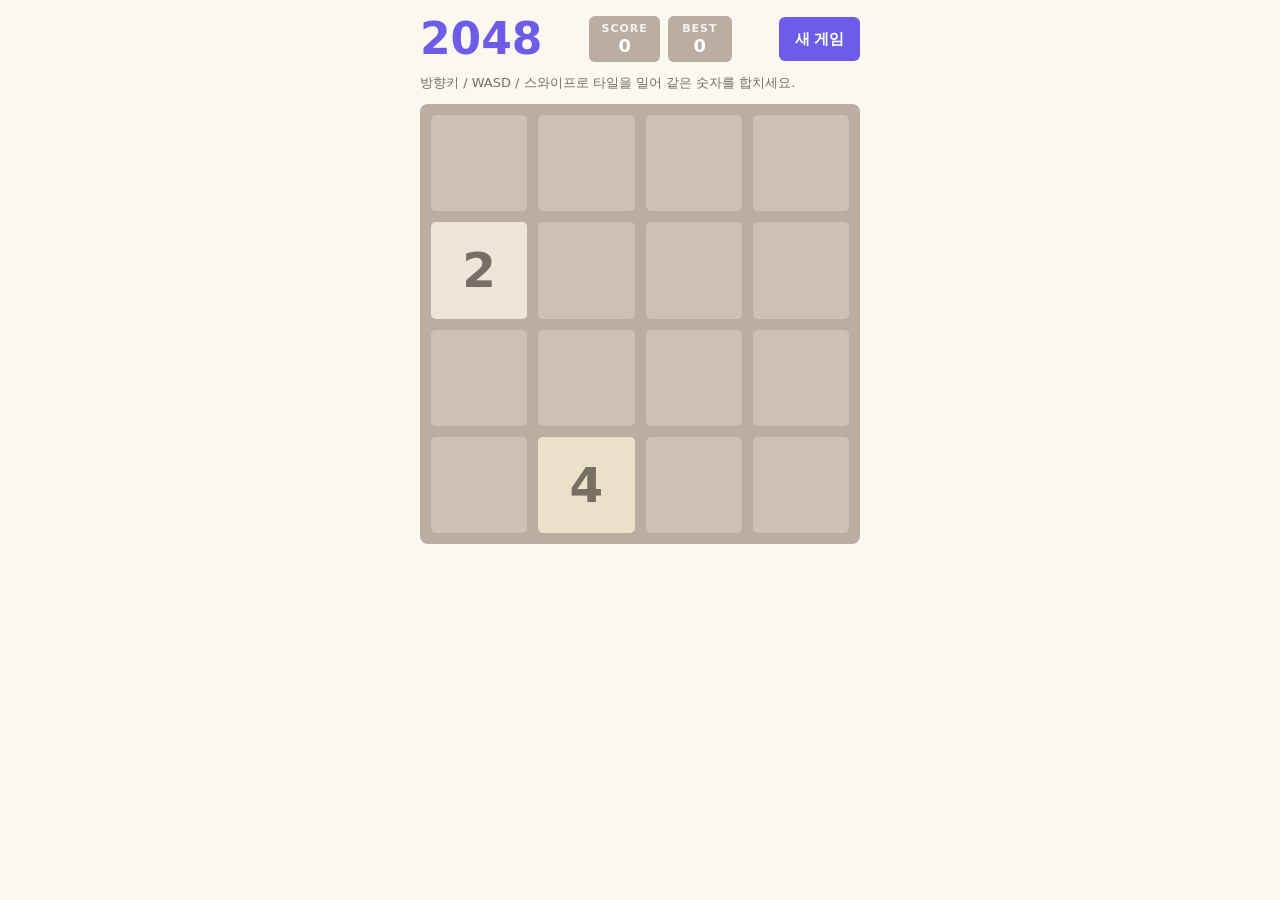
==== apps/2048/index.html @ 869c0760 "2048 미니 웹앱 추가 및 메인 페이지 카드 임베드 Co-Authored-By: Claude Sonnet 5.5 <noreply@anthropic.com>" ====
<!DOCTYPE html>
<html lang="ko">
<head>
<meta charset="UTF-8">
<meta name="viewport" content="width=device-width, initial-scale=1, viewport-fit=cover">
<title>2048</title>
<link rel="stylesheet" href="./style.css">
</head>
<body>
<main class="game">
  <header class="top">
    <h1>2048</h1>
    <div class="scores" aria-live="polite">
      <div class="score-box"><span class="label">SCORE</span><span id="score">0</span></div>
      <div class="score-box"><span class="label">BEST</span><span id="best">0</span></div>
    </div>
    <button id="new-game" class="btn" type="button">새 게임</button>
  </header>
  <p class="hint">방향키 / WASD / 스와이프로 타일을 밀어 같은 숫자를 합치세요.</p>
  <div class="board-wrap">
    <div id="board" class="board" role="grid" aria-label="2048 게임 보드">
      <div class="grid-bg" aria-hidden="true"></div>
      <div id="tiles" class="tiles"></div>
    </div>
    <div id="overlay" class="overlay" hidden>
      <p id="overlay-msg" class="overlay-msg"></p>
      <div class="overlay-actions">
        <button id="keep-going" class="btn" type="button" hidden>계속하기</button>
        <button id="overlay-new" class="btn" type="button">새 게임</button>
      </div>
    </div>
  </div>
</main>
<script src="./script.js"></script>
</body>
</html>
---- apps/2048/style.css ----
:root {
  --bg: #faf8ef;
  --fg: #776e65;
  --accent: #6c5ce7;
  --board-bg: #bbada0;
  --cell-bg: rgba(238, 228, 218, 0.35);
  --box-bg: #bbada0;
  --box-fg: #fff;
  --overlay-bg: rgba(238, 228, 218, 0.8);
  --size: min(92vw, 440px);
  --gap: calc(var(--size) * 0.025);
}
@media (prefers-color-scheme: dark) {
  :root {
    --bg: #1b1b22;
    --fg: #e6e1da;
    --board-bg: #3a3a47;
    --cell-bg: rgba(255, 255, 255, 0.08);
    --box-bg: #3a3a47;
    --overlay-bg: rgba(27, 27, 34, 0.82);
  }
}
* { box-sizing: border-box; }
html, body { margin: 0; }
body {
  background: var(--bg);
  color: var(--fg);
  font-family: system-ui, -apple-system, "Segoe UI", "Malgun Gothic", sans-serif;
  min-height: 100vh;
  overflow-x: hidden;
}
.game {
  width: var(--size);
  margin: 0 auto;
  padding: 16px 0 24px;
}
.top {
  display: flex;
  flex-wrap: wrap;
  align-items: center;
  gap: 10px;
  justify-content: space-between;
}
h1 {
  margin: 0;
  font-size: 44px;
  color: var(--accent);
  line-height: 1;
}
.scores { display: flex; gap: 8px; }
.score-box {
  background: var(--box-bg);
  color: var(--box-fg);
  border-radius: 6px;
  padding: 6px 12px;
  min-width: 64px;
  text-align: center;
  display: flex;
  flex-direction: column;
  font-weight: bold;
  font-size: 18px;
}
.score-box .label { font-size: 11px; opacity: 0.85; letter-spacing: 1px; }
.btn {
  background: var(--accent);
  color: #fff;
  border: 0;
  border-radius: 6px;
  min-height: 44px;
  min-width: 44px;
  padding: 0 16px;
  font-size: 15px;
  font-weight: bold;
  cursor: pointer;
}
.btn:hover { filter: brightness(1.1); }
.btn:focus-visible { outline: 3px solid var(--fg); outline-offset: 2px; }
.hint { font-size: 13px; margin: 12px 0; }

.board-wrap { position: relative; width: var(--size); height: var(--size); }
.board {
  position: relative;
  width: 100%;
  height: 100%;
  background: var(--board-bg);
  border-radius: 8px;
  padding: var(--gap);
  touch-action: none;
  user-select: none;
  -webkit-user-select: none;
}
.grid-bg, .tiles {
  position: absolute;
  inset: var(--gap);
}
.grid-bg {
  display: grid;
  grid-template-columns: repeat(4, 1fr);
  grid-template-rows: repeat(4, 1fr);
  gap: var(--gap);
}
.grid-bg i { background: var(--cell-bg); border-radius: 5px; }
.tile {
  position: absolute;
  width: calc((100% - 3 * var(--gap)) / 4);
  height: calc((100% - 3 * var(--gap)) / 4);
  display: flex;
  align-items: center;
  justify-content: center;
  border-radius: 5px;
  font-weight: bold;
  font-size: calc(var(--size) * 0.11);
  background: #3c3a32;
  color: #f9f6f2;
}
.tile.small { font-size: calc(var(--size) * 0.085); }
.tile.smaller { font-size: calc(var(--size) * 0.065); }
.tile[data-value="2"] { background: #eee4da; color: #776e65; }
.tile[data-value="4"] { background: #ede0c8; color: #776e65; }
.tile[data-value="8"] { background: #f2b179; }
.tile[data-value="16"] { background: #f59563; }
.tile[data-value="32"] { background: #f67c5f; }
.tile[data-value="64"] { background: #f65e3b; }
.tile[data-value="128"] { background: #edcf72; }
.tile[data-value="256"] { background: #edcc61; }
.tile[data-value="512"] { background: #edc850; }
.tile[data-value="1024"] { background: #edc53f; }
.tile[data-value="2048"] { background: #edc22e; box-shadow: 0 0 20px rgba(237, 194, 46, 0.7); }
.tile.new { animation: appear 120ms ease-out; }
.tile.merged { animation: pop 150ms ease-out; }
@keyframes appear { from { transform: scale(0); } to { transform: scale(1); } }
@keyframes pop { 0% { transform: scale(1.15); } 100% { transform: scale(1); } }

.overlay {
  position: absolute;
  inset: 0;
  background: var(--overlay-bg);
  border-radius: 8px;
  display: flex;
  flex-direction: column;
  align-items: center;
  justify-content: center;
  gap: 16px;
  z-index: 5;
}
.overlay[hidden] { display: none; }
.overlay-msg { margin: 0; font-size: 36px; font-weight: bold; }
.overlay-actions { display: flex; gap: 10px; }
.overlay-actions [hidden] { display: none; }

@media (max-width: 400px) {
  h1 { font-size: 36px; }
  .score-box { min-width: 56px; padding: 4px 8px; font-size: 16px; }
}
@media (prefers-reduced-motion: reduce) {
  .tile.new, .tile.merged { animation: none; }
}
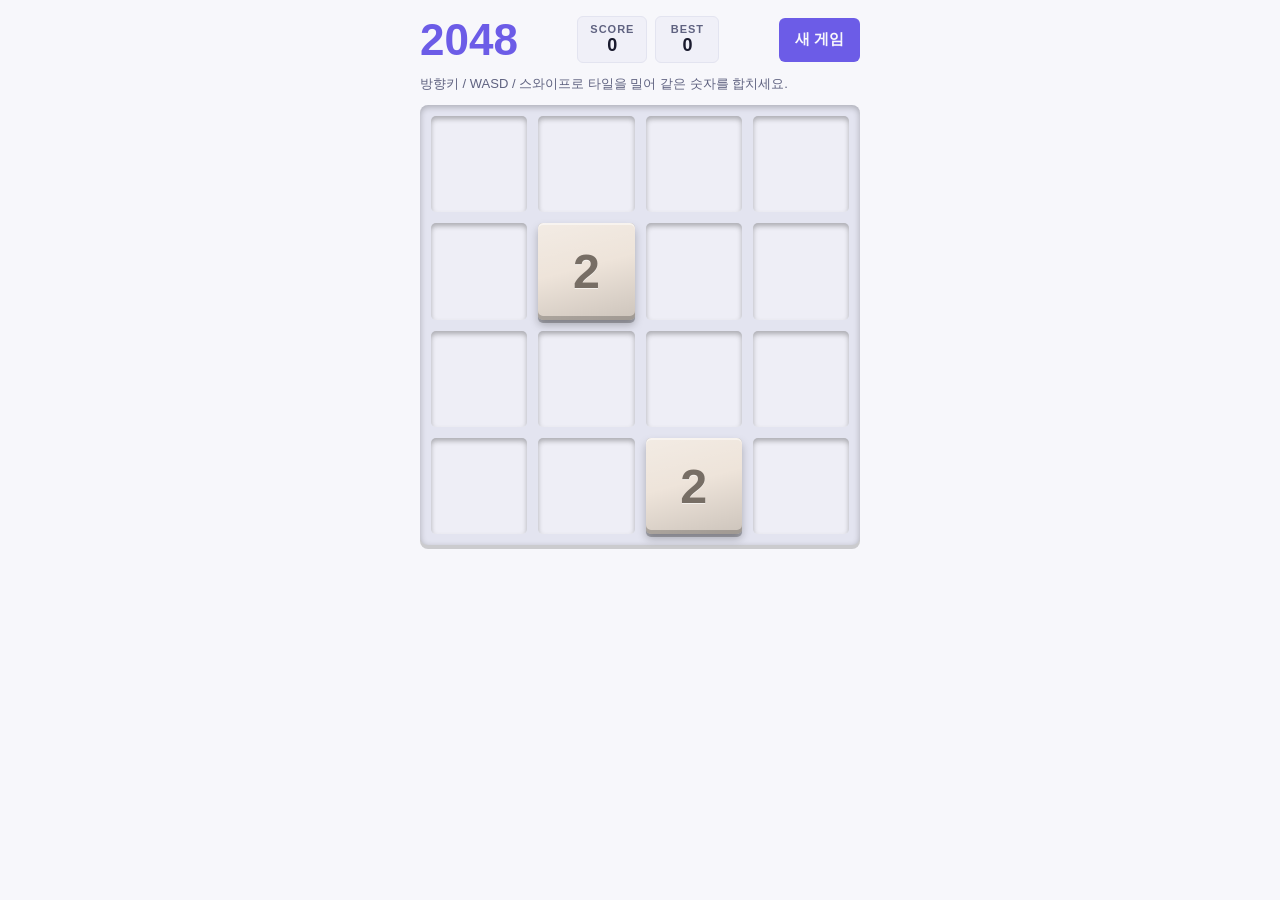
==== commit b6d5c70b: "웹앱이 블로그 색상 변수와 다크모드를 따르고 사용법 안내를 갖도록 수정 - 2048, 도트 아트 에디터가 css/style.css의 CSS 변수를 참조 - 블로그의 data-the" ====
--- a/apps/2048/index.html
+++ b/apps/2048/index.html
@@ -4,6 +4,25 @@
 <meta charset="UTF-8">
 <meta name="viewport" content="width=device-width, initial-scale=1, viewport-fit=cover">
 <title>2048</title>
+<script>
+  // 블로그와 같은 방식으로 테마를 정한다 (첫 페인트 전에 적용)
+  (function () {
+    function pick() {
+      var t = null;
+      try { t = localStorage.getItem('theme'); } catch (e) {}
+      if (t !== 'light' && t !== 'dark') {
+        t = window.matchMedia('(prefers-color-scheme: dark)').matches ? 'dark' : 'light';
+      }
+      return t;
+    }
+    document.documentElement.dataset.theme = pick();
+    // 블로그(iframe 부모)에서 테마를 바꾸면 따라간다
+    window.addEventListener('storage', function (e) {
+      if (e.key === 'theme' || e.key === null) document.documentElement.dataset.theme = pick();
+    });
+  })();
+</script>
+<link rel="stylesheet" href="../../css/style.css">
 <link rel="stylesheet" href="./style.css">
 </head>
 <body>
--- a/css/style.css
+++ b/css/style.css
@@ -0,0 +1,606 @@
+:root {
+  --bg: #f7f7fb;
+  --surface: #ffffff;
+  --surface-2: #f0f0f8;
+  --text: #1a1b2e;
+  --text-muted: #5f6280;
+  --border: #e3e4f0;
+  --accent: #6c5ce7;
+  --accent-2: #ec4899;
+  --accent-soft: rgba(108, 92, 231, 0.12);
+  --code-bg: #14152a;
+  --code-text: #e8e9ff;
+  --inline-code-bg: rgba(108, 92, 231, 0.1);
+  --shadow: 0 1px 2px rgba(26, 27, 46, 0.06), 0 8px 24px rgba(26, 27, 46, 0.06);
+  --shadow-hover: 0 4px 8px rgba(108, 92, 231, 0.12), 0 20px 40px rgba(108, 92, 231, 0.18);
+  --radius: 18px;
+  --radius-sm: 10px;
+  --font: 'Pretendard Variable', Pretendard, -apple-system, BlinkMacSystemFont, 'Segoe UI', 'Noto Sans KR', sans-serif;
+  --mono: ui-monospace, 'Cascadia Code', 'D2Coding', Consolas, monospace;
+  --header-h: 64px;
+  color-scheme: light;
+}
+
+[data-theme='dark'] {
+  --bg: #0d0f1a;
+  --surface: #161829;
+  --surface-2: #1d2036;
+  --text: #ecedff;
+  --text-muted: #a0a4c8;
+  --border: #2a2d4a;
+  --accent: #a29bfe;
+  --accent-2: #f472b6;
+  --accent-soft: rgba(162, 155, 254, 0.16);
+  --code-bg: #0a0b16;
+  --code-text: #e8e9ff;
+  --inline-code-bg: rgba(162, 155, 254, 0.16);
+  --shadow: 0 1px 2px rgba(0, 0, 0, 0.4), 0 8px 24px rgba(0, 0, 0, 0.3);
+  --shadow-hover: 0 4px 8px rgba(0, 0, 0, 0.4), 0 20px 40px rgba(162, 155, 254, 0.18);
+  color-scheme: dark;
+}
+
+*, *::before, *::after { box-sizing: border-box; }
+
+html { -webkit-text-size-adjust: 100%; }
+
+body {
+  margin: 0;
+  background: var(--bg);
+  color: var(--text);
+  font-family: var(--font);
+  line-height: 1.7;
+  transition: background-color 0.3s, color 0.3s;
+  min-height: 100vh;
+  display: flex;
+  flex-direction: column;
+  overflow-x: hidden;
+}
+
+a { color: var(--accent); }
+img { max-width: 100%; height: auto; }
+button { font: inherit; color: inherit; }
+
+:focus-visible {
+  outline: 3px solid var(--accent);
+  outline-offset: 2px;
+  border-radius: 6px;
+}
+
+.container {
+  width: 100%;
+  max-width: 1100px;
+  margin: 0 auto;
+  padding: 0 20px;
+}
+
+main.container { flex: 1; padding-bottom: 64px; outline: none; }
+
+/* 읽기 진행바 */
+.progress {
+  position: fixed;
+  inset: 0 0 auto 0;
+  height: 3px;
+  background: linear-gradient(90deg, var(--accent), var(--accent-2));
+  transform: scaleX(0);
+  transform-origin: left;
+  z-index: 30;
+}
+
+/* 헤더 */
+.site-header {
+  position: sticky;
+  top: 0;
+  z-index: 20;
+  height: var(--header-h);
+  background: color-mix(in srgb, var(--bg) 80%, transparent);
+  backdrop-filter: blur(14px);
+  -webkit-backdrop-filter: blur(14px);
+  border-bottom: 1px solid var(--border);
+}
+
+.site-header__inner {
+  height: 100%;
+  display: flex;
+  align-items: center;
+  justify-content: space-between;
+}
+
+.brand {
+  display: inline-flex;
+  align-items: center;
+  gap: 10px;
+  text-decoration: none;
+  color: var(--text);
+  font-weight: 800;
+  font-size: 1.2rem;
+  letter-spacing: -0.02em;
+  min-height: 44px;
+}
+
+.brand__mark {
+  display: grid;
+  place-items: center;
+  width: 32px;
+  height: 32px;
+  border-radius: 10px;
+  color: #fff;
+  font-size: 1rem;
+  background: linear-gradient(135deg, var(--accent), var(--accent-2));
+}
+
+.theme-toggle {
+  width: 44px;
+  height: 44px;
+  display: grid;
+  place-items: center;
+  border: 1px solid var(--border);
+  background: var(--surface);
+  border-radius: 50%;
+  cursor: pointer;
+  transition: transform 0.25s, border-color 0.2s;
+}
+
+.theme-toggle:hover { transform: rotate(18deg) scale(1.06); border-color: var(--accent); }
+
+.icon--moon { display: none; }
+[data-theme='dark'] .icon--sun { display: none; }
+[data-theme='dark'] .icon--moon { display: block; }
+
+/* 히어로 */
+.hero {
+  position: relative;
+  margin: 28px 0 32px;
+  padding: 56px 24px;
+  border-radius: 28px;
+  text-align: center;
+  overflow: hidden;
+  background: var(--surface);
+  border: 1px solid var(--border);
+  isolation: isolate;
+}
+
+.hero::before,
+.hero::after {
+  content: '';
+  position: absolute;
+  z-index: -1;
+  width: 360px;
+  height: 360px;
+  border-radius: 50%;
+  filter: blur(70px);
+  opacity: 0.45;
+  animation: float 14s ease-in-out infinite alternate;
+}
+
+.hero::before { background: var(--accent); top: -140px; left: -80px; }
+.hero::after { background: var(--accent-2); bottom: -160px; right: -80px; animation-delay: -7s; }
+
+@keyframes float {
+  to { transform: translate(60px, 40px) scale(1.15); }
+}
+
+.hero__eyebrow {
+  margin: 0 0 12px;
+  font-size: 0.8rem;
+  font-weight: 700;
+  letter-spacing: 0.18em;
+  text-transform: uppercase;
+  color: var(--accent);
+}
+
+.hero__title {
+  margin: 0;
+  font-size: clamp(2rem, 7vw, 3.6rem);
+  line-height: 1.2;
+  letter-spacing: -0.03em;
+  font-weight: 800;
+}
+
+/* 다크모드에서 흰색으로 보이던 제목 글자를 노란색으로 */
+[data-theme='dark'] .hero__title { color: #ffd43b; }
+
+.gradient-text {
+  background: linear-gradient(90deg, var(--accent), var(--accent-2), var(--accent));
+  background-size: 200% auto;
+  -webkit-background-clip: text;
+  background-clip: text;
+  -webkit-text-fill-color: transparent;
+  animation: shine 6s linear infinite, blink 1.6s ease-in-out infinite;
+}
+
+@keyframes shine { to { background-position: 200% center; } }
+
+@keyframes blink {
+  0%, 100% { opacity: 1; }
+  50% { opacity: 0.25; }
+}
+
+.hero__lead {
+  margin: 16px auto 0;
+  max-width: 34em;
+  color: var(--text-muted);
+  font-size: clamp(1rem, 2.6vw, 1.15rem);
+}
+
+.hero__lead code { font-family: var(--mono); background: var(--inline-code-bg); padding: 2px 8px; border-radius: 6px; }
+
+/* 검색 · 태그 필터 */
+.toolbar { display: flex; flex-direction: column; gap: 14px; margin-bottom: 24px; }
+
+.search {
+  width: 100%;
+  min-height: 48px;
+  padding: 0 18px;
+  font: inherit;
+  color: var(--text);
+  background: var(--surface);
+  border: 1px solid var(--border);
+  border-radius: 999px;
+  transition: border-color 0.2s, box-shadow 0.2s;
+}
+
+.search:focus { outline: none; border-color: var(--accent); box-shadow: 0 0 0 4px var(--accent-soft); }
+
+.chips { display: flex; flex-wrap: wrap; gap: 8px; }
+
+.chip {
+  min-height: 44px;
+  padding: 0 18px;
+  border: 1px solid var(--border);
+  background: var(--surface);
+  border-radius: 999px;
+  cursor: pointer;
+  font-size: 0.92rem;
+  transition: all 0.2s;
+}
+
+.chip:hover { border-color: var(--accent); color: var(--accent); }
+
+.chip[aria-pressed='true'] {
+  color: #fff;
+  border-color: transparent;
+  background: linear-gradient(135deg, var(--accent), var(--accent-2));
+}
+
+/* 글 카드 */
+.grid { display: grid; gap: 22px; grid-template-columns: 1fr; }
+
+.post-card {
+  display: flex;
+  flex-direction: column;
+  overflow: hidden;
+  text-decoration: none;
+  color: inherit;
+  background: var(--surface);
+  border: 1px solid var(--border);
+  border-radius: var(--radius);
+  box-shadow: var(--shadow);
+  transition: transform 0.3s cubic-bezier(0.2, 0.8, 0.2, 1), box-shadow 0.3s;
+}
+
+.grid .post-card { animation: blink 2.4s ease-in-out infinite; }
+
+/* 읽거나 누르려 할 때는 깜빡임을 멈춘다 */
+.grid .post-card:hover,
+.grid .post-card:focus-visible { animation: none; }
+
+.post-card:hover { transform: translateY(-6px); box-shadow: var(--shadow-hover); }
+
+.post-card__cover {
+  display: grid;
+  place-items: center;
+  height: 140px;
+  font-size: 3.4rem;
+  transition: transform 0.4s;
+}
+
+.post-card:hover .post-card__cover { transform: scale(1.04); }
+.post-card__cover { overflow: hidden; }
+
+.post-card__body { display: flex; flex-direction: column; flex: 1; padding: 20px 22px 22px; }
+
+.post-card__tags { display: flex; flex-wrap: wrap; gap: 6px; }
+
+.tag {
+  padding: 2px 10px;
+  font-size: 0.78rem;
+  font-weight: 600;
+  color: var(--accent);
+  background: var(--accent-soft);
+  border-radius: 999px;
+}
+
+.post-card__title { margin: 12px 0 8px; font-size: 1.25rem; line-height: 1.4; letter-spacing: -0.02em; }
+
+.post-card__summary {
+  flex: 1;
+  margin: 0 0 16px;
+  color: var(--text-muted);
+  font-size: 0.95rem;
+  display: -webkit-box;
+  -webkit-line-clamp: 3;
+  line-clamp: 3;
+  -webkit-box-orient: vertical;
+  overflow: hidden;
+}
+
+.post-card__date { font-size: 0.85rem; color: var(--text-muted); }
+
+.empty { grid-column: 1 / -1; text-align: center; color: var(--text-muted); padding: 40px 0; }
+
+/* 글 상세 */
+.post { max-width: 720px; margin: 0 auto; padding-top: 28px; }
+
+.back {
+  display: inline-flex;
+  align-items: center;
+  min-height: 44px;
+  text-decoration: none;
+  font-weight: 600;
+}
+
+.back:hover { text-decoration: underline; }
+
+.post__header { margin: 8px 0 32px; padding-bottom: 28px; border-bottom: 1px solid var(--border); }
+
+.post__title {
+  margin: 14px 0 12px;
+  font-size: clamp(1.8rem, 5.5vw, 2.7rem);
+  line-height: 1.25;
+  letter-spacing: -0.03em;
+  font-weight: 800;
+  word-break: keep-all;
+}
+
+.post__meta { margin: 0; color: var(--text-muted); font-size: 0.92rem; }
+
+.prose { font-size: 1.05rem; overflow-wrap: break-word; }
+.prose > :first-child { margin-top: 0; }
+
+.prose h1, .prose h2, .prose h3, .prose h4 {
+  line-height: 1.35;
+  letter-spacing: -0.02em;
+  margin: 2.2em 0 0.7em;
+  scroll-margin-top: calc(var(--header-h) + 16px);
+}
+
+.prose h2 { font-size: 1.6rem; padding-bottom: 0.3em; border-bottom: 2px solid var(--accent-soft); }
+.prose h3 { font-size: 1.3rem; }
+.prose p { margin: 1em 0; }
+.prose ul, .prose ol { padding-left: 1.5em; margin: 1em 0; }
+.prose li { margin: 0.3em 0; }
+.prose li > ul, .prose li > ol { margin: 0.3em 0; }
+.prose li.task { list-style: none; margin-left: -1.2em; }
+.prose li.task input { margin-right: 6px; accent-color: var(--accent); }
+
+.prose a { text-underline-offset: 3px; text-decoration-thickness: 1px; }
+.prose a:hover { text-decoration-thickness: 2px; }
+
+.prose img { border-radius: var(--radius-sm); display: block; margin: 1.5em auto; }
+
+.prose hr {
+  border: 0;
+  height: 3px;
+  margin: 2.5em auto;
+  width: 80px;
+  border-radius: 3px;
+  background: linear-gradient(90deg, var(--accent), var(--accent-2));
+}
+
+.prose blockquote {
+  margin: 1.5em 0;
+  padding: 4px 20px;
+  color: var(--text-muted);
+  background: var(--accent-soft);
+  border-left: 4px solid var(--accent);
+  border-radius: 0 var(--radius-sm) var(--radius-sm) 0;
+}
+
+.prose :not(pre) > code {
+  font-family: var(--mono);
+  font-size: 0.88em;
+  padding: 0.15em 0.45em;
+  color: var(--accent);
+  background: var(--inline-code-bg);
+  border-radius: 6px;
+  word-break: break-word;
+}
+
+.prose pre {
+  position: relative;
+  margin: 1.5em 0;
+  padding: 20px;
+  overflow-x: auto;
+  background: var(--code-bg);
+  color: var(--code-text);
+  border: 1px solid var(--border);
+  border-radius: var(--radius-sm);
+  font-size: 0.9rem;
+  line-height: 1.6;
+}
+
+.prose pre[data-lang]::before {
+  content: attr(data-lang);
+  position: absolute;
+  top: 8px;
+  left: 14px;
+  font-size: 0.7rem;
+  letter-spacing: 0.08em;
+  text-transform: uppercase;
+  color: #8b8fb8;
+}
+
+.prose pre[data-lang] { padding-top: 34px; }
+.prose pre code { font-family: var(--mono); background: none; padding: 0; color: inherit; }
+
+.copy-btn {
+  position: absolute;
+  top: 6px;
+  right: 8px;
+  min-height: 32px;
+  padding: 0 12px;
+  font-size: 0.75rem;
+  color: #c9cbf0;
+  background: rgba(255, 255, 255, 0.08);
+  border: 1px solid rgba(255, 255, 255, 0.14);
+  border-radius: 8px;
+  cursor: pointer;
+}
+
+.copy-btn:hover { background: rgba(255, 255, 255, 0.16); }
+
+.table-wrap { overflow-x: auto; margin: 1.5em 0; border: 1px solid var(--border); border-radius: var(--radius-sm); }
+.prose table { width: 100%; border-collapse: collapse; font-size: 0.95rem; }
+.prose th, .prose td { padding: 10px 16px; text-align: left; border-bottom: 1px solid var(--border); white-space: nowrap; }
+.prose th { background: var(--surface-2); font-weight: 700; }
+.prose tr:last-child td { border-bottom: 0; }
+
+/* 이전/다음 글 */
+.pager { display: grid; gap: 14px; margin-top: 56px; grid-template-columns: 1fr; }
+
+.pager__link {
+  display: flex;
+  flex-direction: column;
+  gap: 4px;
+  padding: 16px 20px;
+  text-decoration: none;
+  color: var(--text);
+  background: var(--surface);
+  border: 1px solid var(--border);
+  border-radius: var(--radius-sm);
+  transition: border-color 0.2s, transform 0.2s;
+}
+
+.pager__link:hover { border-color: var(--accent); transform: translateY(-2px); }
+.pager__link span { font-size: 0.8rem; color: var(--text-muted); }
+
+/* 헤더 메뉴 */
+.site-nav { margin-left: auto; margin-right: 12px; }
+
+.site-nav__link {
+  display: inline-flex;
+  align-items: center;
+  min-height: 44px;
+  padding: 0 16px;
+  font-weight: 700;
+  font-size: 0.95rem;
+  text-decoration: none;
+  color: var(--text);
+  border-radius: 999px;
+  transition: background-color 0.2s, color 0.2s;
+}
+
+.site-nav { display: flex; gap: 2px; }
+.site-nav__link:hover,
+.site-nav__link[aria-current='page'] { background: var(--accent-soft); color: var(--accent); }
+
+.toolbar { scroll-margin-top: calc(var(--header-h) + 12px); }
+
+/* 좁은 화면에서는 로고 글자를 숨기고 메뉴 간격을 줄인다 */
+@media (max-width: 479px) {
+  .brand__name { display: none; }
+  .site-nav { margin-right: 4px; }
+  .site-nav__link { padding: 0 10px; font-size: 0.85rem; }
+}
+
+/* 글쓰기 */
+.write { padding-top: 28px; }
+.write__title { margin: 8px 0 8px; font-size: clamp(1.8rem, 5.5vw, 2.4rem); letter-spacing: -0.03em; }
+.write__lead { margin: 0 0 28px; color: var(--text-muted); }
+.write__lead code, .write__help code { font-family: var(--mono); background: var(--inline-code-bg); padding: 2px 6px; border-radius: 6px; font-size: 0.9em; }
+
+.write__layout { display: grid; gap: 24px; grid-template-columns: minmax(0, 1fr); }
+
+.write__form { display: flex; flex-direction: column; gap: 16px; }
+
+.field { display: flex; flex-direction: column; gap: 6px; font-size: 0.88rem; font-weight: 600; color: var(--text-muted); }
+.field small { font-weight: 400; }
+.field-row { display: grid; grid-template-columns: 1fr 96px; gap: 12px; }
+
+.field input, .field textarea {
+  width: 100%;
+  min-height: 46px;
+  padding: 10px 14px;
+  font: inherit;
+  font-weight: 400;
+  color: var(--text);
+  background: var(--surface);
+  border: 1px solid var(--border);
+  border-radius: var(--radius-sm);
+  transition: border-color 0.2s, box-shadow 0.2s;
+}
+
+.field textarea { resize: vertical; font-family: var(--mono); font-size: 0.92rem; line-height: 1.6; }
+.field input:focus, .field textarea:focus { outline: none; border-color: var(--accent); box-shadow: 0 0 0 4px var(--accent-soft); }
+
+.write__preview {
+  min-width: 0;
+  padding: 20px 22px;
+  background: var(--surface);
+  border: 1px solid var(--border);
+  border-radius: var(--radius);
+}
+
+.write__preview-title { margin: 0 0 12px; font-size: 0.8rem; letter-spacing: 0.14em; text-transform: uppercase; color: var(--accent); }
+.write__placeholder { color: var(--text-muted); }
+
+.write__actions { display: flex; flex-wrap: wrap; gap: 10px; margin-top: 24px; }
+
+.btn {
+  min-height: 46px;
+  padding: 0 22px;
+  font-weight: 700;
+  color: var(--text);
+  background: var(--surface);
+  border: 1px solid var(--border);
+  border-radius: 999px;
+  cursor: pointer;
+  transition: transform 0.2s, border-color 0.2s;
+}
+
+.btn:hover { transform: translateY(-2px); border-color: var(--accent); }
+.btn--primary { color: #fff; border-color: transparent; background: linear-gradient(135deg, var(--accent), var(--accent-2)); }
+.btn--ghost { background: transparent; color: var(--text-muted); }
+
+.write__status { min-height: 1.7em; margin: 12px 0 0; color: var(--accent); font-weight: 600; }
+
+.write__help { margin-top: 12px; color: var(--text-muted); }
+.write__help summary { cursor: pointer; min-height: 44px; display: flex; align-items: center; font-weight: 600; }
+.write__help pre { overflow-x: auto; padding: 14px 16px; background: var(--code-bg); color: var(--code-text); border-radius: var(--radius-sm); font-family: var(--mono); font-size: 0.85rem; }
+
+@media (min-width: 900px) {
+  .write__layout { grid-template-columns: minmax(0, 1fr) minmax(0, 1fr); align-items: start; }
+  .write__preview { position: sticky; top: calc(var(--header-h) + 16px); max-height: calc(100vh - var(--header-h) - 48px); overflow-y: auto; }
+}
+
+/* 푸터 */
+.site-footer { padding: 28px 0; border-top: 1px solid var(--border); color: var(--text-muted); font-size: 0.88rem; text-align: center; }
+
+/* 태블릿 이상 */
+@media (min-width: 720px) {
+  .container { padding: 0 32px; }
+  .hero { padding: 88px 40px; margin-top: 40px; }
+  .toolbar { flex-direction: row; align-items: center; justify-content: space-between; }
+  .search { max-width: 280px; }
+  .grid { grid-template-columns: repeat(2, 1fr); }
+  .pager { grid-template-columns: 1fr 1fr; }
+  .pager__link:last-child { text-align: right; }
+}
+
+@media (min-width: 1100px) {
+  .grid { grid-template-columns: repeat(3, 1fr); }
+}
+
+@media (prefers-reduced-motion: reduce) {
+  *, *::before, *::after { animation: none !important; transition: none !important; }
+}
+
+/* 미니 웹앱 카드 */
+.apps { margin: 0 0 40px; }
+.apps__title { font-size: 1.3rem; margin: 0 0 16px; }
+.app-card__preview { position: relative; aspect-ratio: 1 / 1; overflow: hidden; background: var(--surface, #eee); }
+.app-card__preview iframe {
+  position: absolute; top: 0; left: 0; width: 200%; height: 200%;
+  border: 0; pointer-events: none; transform: scale(0.5); transform-origin: top left;
+}
+.grid .app-card { animation: none; }
--- a/apps/2048/style.css
+++ b/apps/2048/style.css
@@ -1,31 +1,17 @@
+/* 색은 블로그 css/style.css의 변수(--bg, --surface-2, --text, --accent 등)를 따른다.
+   앱 고유의 비색상 변수만 여기서 정의한다. */
 :root {
-  --bg: #faf8ef;
-  --fg: #776e65;
-  --accent: #6c5ce7;
-  --board-bg: #bbada0;
-  --cell-bg: rgba(238, 228, 218, 0.35);
-  --box-bg: #bbada0;
-  --box-fg: #fff;
-  --overlay-bg: rgba(238, 228, 218, 0.8);
   --size: min(92vw, 440px);
   --gap: calc(var(--size) * 0.025);
-}
-@media (prefers-color-scheme: dark) {
-  :root {
-    --bg: #1b1b22;
-    --fg: #e6e1da;
-    --board-bg: #3a3a47;
-    --cell-bg: rgba(255, 255, 255, 0.08);
-    --box-bg: #3a3a47;
-    --overlay-bg: rgba(27, 27, 34, 0.82);
-  }
 }
 * { box-sizing: border-box; }
 html, body { margin: 0; }
 body {
+  display: block; /* 블로그 body의 flex 레이아웃 해제 */
   background: var(--bg);
-  color: var(--fg);
-  font-family: system-ui, -apple-system, "Segoe UI", "Malgun Gothic", sans-serif;
+  color: var(--text);
+  font-family: var(--font);
+  line-height: normal;
   min-height: 100vh;
   overflow-x: hidden;
 }
@@ -49,8 +35,9 @@
 }
 .scores { display: flex; gap: 8px; }
 .score-box {
-  background: var(--box-bg);
-  color: var(--box-fg);
+  background: var(--surface-2);
+  color: var(--text);
+  border: 1px solid var(--border);
   border-radius: 6px;
   padding: 6px 12px;
   min-width: 64px;
@@ -60,12 +47,14 @@
   font-weight: bold;
   font-size: 18px;
 }
-.score-box .label { font-size: 11px; opacity: 0.85; letter-spacing: 1px; }
+.score-box .label { font-size: 11px; color: var(--text-muted); letter-spacing: 1px; }
+/* 블로그 .btn(둥근 알약, hover 이동)을 앱 스타일로 덮어쓴다 */
 .btn {
   background: var(--accent);
-  color: #fff;
+  color: var(--bg);
   border: 0;
   border-radius: 6px;
+  transform: none;
   min-height: 44px;
   min-width: 44px;
   padding: 0 16px;
@@ -73,18 +62,19 @@
   font-weight: bold;
   cursor: pointer;
 }
-.btn:hover { filter: brightness(1.1); }
-.btn:focus-visible { outline: 3px solid var(--fg); outline-offset: 2px; }
-.hint { font-size: 13px; margin: 12px 0; }
+.btn:hover { filter: brightness(1.1); transform: none; border-color: transparent; }
+.btn:focus-visible { outline: 3px solid var(--text); outline-offset: 2px; }
+.hint { font-size: 13px; margin: 12px 0; color: var(--text-muted); }
 
 .board-wrap { position: relative; width: var(--size); height: var(--size); }
 .board {
   position: relative;
   width: 100%;
   height: 100%;
-  background: var(--board-bg);
+  background: var(--border);
   border-radius: 8px;
   padding: var(--gap);
+  box-shadow: inset 0 2px 6px rgba(0, 0, 0, 0.25), 0 4px 0 rgba(0, 0, 0, 0.18);
   touch-action: none;
   user-select: none;
   -webkit-user-select: none;
@@ -99,7 +89,8 @@
   grid-template-rows: repeat(4, 1fr);
   gap: var(--gap);
 }
-.grid-bg i { background: var(--cell-bg); border-radius: 5px; }
+.grid-bg i { background: color-mix(in srgb, var(--bg) 55%, transparent); border-radius: 5px; box-shadow: inset 0 3px 5px rgba(0, 0, 0, 0.28), inset 0 -1px 0 rgba(255, 255, 255, 0.12); }
+/* 타일 색(숫자별)은 게임 내용 자체인 데이터 색이라 블로그 변수 대신 고정값을 유지한다 */
 .tile {
   position: absolute;
   width: calc((100% - 3 * var(--gap)) / 4);
@@ -110,22 +101,29 @@
   border-radius: 5px;
   font-weight: bold;
   font-size: calc(var(--size) * 0.11);
-  background: #3c3a32;
+  background-color: #3c3a32;
+  background-image: linear-gradient(165deg, rgba(255, 255, 255, 0.28) 0%, rgba(255, 255, 255, 0) 45%, rgba(0, 0, 0, 0.14) 100%);
   color: #f9f6f2;
+  box-shadow:
+    inset 0 2px 0 rgba(255, 255, 255, 0.45),
+    inset 0 -4px 0 rgba(0, 0, 0, 0.22),
+    0 3px 0 rgba(0, 0, 0, 0.25),
+    0 5px 8px rgba(0, 0, 0, 0.25);
+  text-shadow: 0 1px 0 rgba(0, 0, 0, 0.18);
 }
 .tile.small { font-size: calc(var(--size) * 0.085); }
 .tile.smaller { font-size: calc(var(--size) * 0.065); }
-.tile[data-value="2"] { background: #eee4da; color: #776e65; }
-.tile[data-value="4"] { background: #ede0c8; color: #776e65; }
-.tile[data-value="8"] { background: #f2b179; }
-.tile[data-value="16"] { background: #f59563; }
-.tile[data-value="32"] { background: #f67c5f; }
-.tile[data-value="64"] { background: #f65e3b; }
-.tile[data-value="128"] { background: #edcf72; }
-.tile[data-value="256"] { background: #edcc61; }
-.tile[data-value="512"] { background: #edc850; }
-.tile[data-value="1024"] { background: #edc53f; }
-.tile[data-value="2048"] { background: #edc22e; box-shadow: 0 0 20px rgba(237, 194, 46, 0.7); }
+.tile[data-value="2"] { background-color: #eee4da; color: #776e65; text-shadow: 0 1px 0 rgba(255, 255, 255, 0.6); }
+.tile[data-value="4"] { background-color: #ede0c8; color: #776e65; text-shadow: 0 1px 0 rgba(255, 255, 255, 0.6); }
+.tile[data-value="8"] { background-color: #f2b179; }
+.tile[data-value="16"] { background-color: #f59563; }
+.tile[data-value="32"] { background-color: #f67c5f; }
+.tile[data-value="64"] { background-color: #f65e3b; }
+.tile[data-value="128"] { background-color: #edcf72; }
+.tile[data-value="256"] { background-color: #edcc61; }
+.tile[data-value="512"] { background-color: #edc850; }
+.tile[data-value="1024"] { background-color: #edc53f; }
+.tile[data-value="2048"] { background-color: #edc22e; box-shadow: inset 0 2px 0 rgba(255, 255, 255, 0.5), inset 0 -4px 0 rgba(0, 0, 0, 0.2), 0 3px 0 rgba(150, 110, 0, 0.5), 0 0 14px rgba(237, 194, 46, 0.7); }
 .tile.new { animation: appear 120ms ease-out; }
 .tile.merged { animation: pop 150ms ease-out; }
 @keyframes appear { from { transform: scale(0); } to { transform: scale(1); } }
@@ -134,7 +132,7 @@
 .overlay {
   position: absolute;
   inset: 0;
-  background: var(--overlay-bg);
+  background: color-mix(in srgb, var(--bg) 80%, transparent);
   border-radius: 8px;
   display: flex;
   flex-direction: column;
